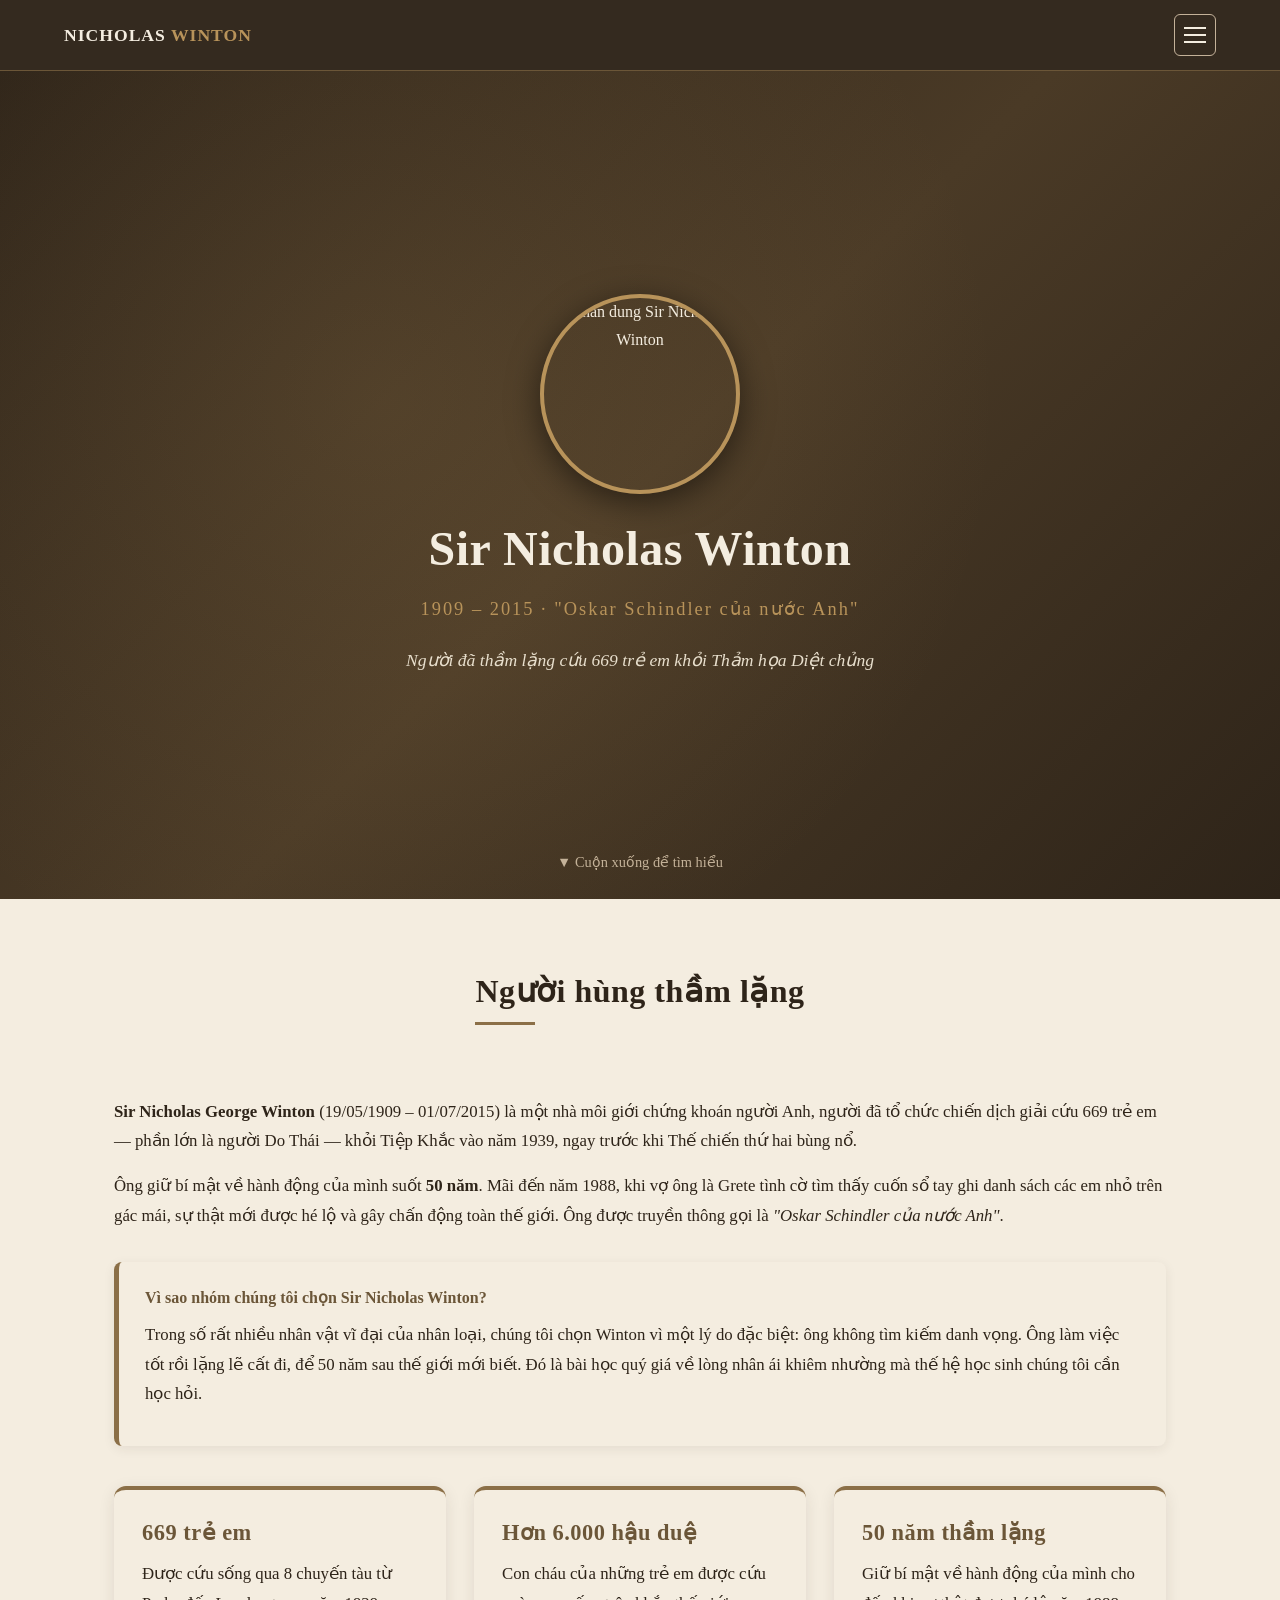
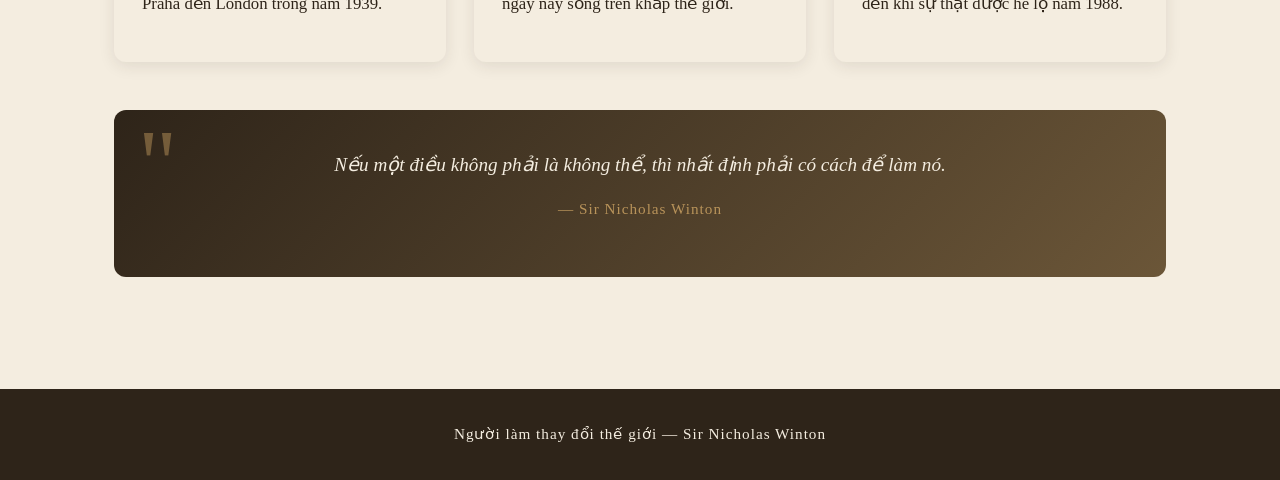
==== index.html @ f5765a30 "Create index.html" ====
<!--
============================================================
DỰ ÁN: Những con người làm thay đổi thế giới
NHÂN VẬT: Sir Nicholas Winton (1909-2015)
NHÓM: 12A11 - Nhóm 14 - Phạm Gia Khánh & Lữ Gia Bảo
FILE: index.html - Trang chủ
============================================================
-->
<!DOCTYPE html>
<html lang="vi">
<head>
  <meta charset="UTF-8">
  <meta name="viewport" content="width=device-width, initial-scale=1.0">
  <title>Sir Nicholas Winton — Người làm thay đổi thế giới</title>
  <meta name="description" content="Câu chuyện về Sir Nicholas Winton — người đã cứu 669 trẻ em khỏi Thảm họa Diệt chủng.">
  <link rel="stylesheet" href="style.css">
</head>
<body>

  <!-- Nhạc nền -->
  <audio id="bgMusic" loop preload="auto">
    <source src="https://cdn.pixabay.com/download/audio/2022/05/27/audio_1808fbf07a.mp3?filename=sad-piano-112993.mp3" type="audio/mpeg">
  </audio>

  <!-- HEADER + MENU -->
  <header class="site-header">
    <div class="header-inner">
      <div class="site-logo">NICHOLAS <span>WINTON</span></div>
      <button class="menu-toggle" id="menuToggle" aria-label="Mở menu">
        <span></span><span></span><span></span>
      </button>
    </div>
  </header>

  <!-- MENU OVERLAY -->
  <nav class="nav-overlay" id="navOverlay">
    <a href="index.html" class="active">Trang chủ</a>
    <a href="cuocdoi.html">Cuộc đời & Bối cảnh</a>
    <a href="hanhtrinh.html">Hành trình & Bước ngoặt</a>
    <a href="thanhtuu.html">Thành tựu nổi bật</a>
    <a href="thuthach.html">Khó khăn & Thử thách</a>
    <a href="tacdong.html">Tác động đến thế giới</a>
    <a href="disan_baihoc.html">Di sản & Bài học</a>
    <a href="thuvien_nguon.html">Thư viện & Nguồn</a>
    <button class="music-toggle-btn" id="musicToggle">🎵 Bật nhạc nền</button>
  </nav>

  <!-- HERO -->
  <section class="hero">
    <div class="hero-content">
      <!-- Ảnh 1: Chân dung Sir Nicholas Winton khi về già -->
      <img src="images/winton-portrait.jpg" 
           alt="Chân dung Sir Nicholas Winton" 
           class="hero-portrait">
      <h1>Sir Nicholas Winton</h1>
      <p class="subtitle">1909 – 2015 · "Oskar Schindler của nước Anh"</p>
      <p class="tagline">Người đã thầm lặng cứu 669 trẻ em khỏi Thảm họa Diệt chủng</p>
    </div>
    <div class="scroll-hint">▼ Cuộn xuống để tìm hiểu</div>
  </section>

  <!-- GIỚI THIỆU -->
  <section class="intro">
    <div class="container">
      <div class="section-title">
        <h2>Người hùng thầm lặng</h2>
      </div>

      <p>
        <strong>Sir Nicholas George Winton</strong> (19/05/1909 – 01/07/2015) là một nhà môi giới 
        chứng khoán người Anh, người đã tổ chức chiến dịch giải cứu 669 trẻ em — phần lớn là 
        người Do Thái — khỏi Tiệp Khắc vào năm 1939, ngay trước khi Thế chiến thứ hai bùng nổ.
      </p>
      <p>
        Ông giữ bí mật về hành động của mình suốt <strong>50 năm</strong>. Mãi đến năm 1988, 
        khi vợ ông là Grete tình cờ tìm thấy cuốn sổ tay ghi danh sách các em nhỏ trên gác mái, 
        sự thật mới được hé lộ và gây chấn động toàn thế giới. Ông được truyền thông gọi là 
        <em>"Oskar Schindler của nước Anh"</em>.
      </p>

      <!-- Lý do nhóm chọn nhân vật -->
      <div class="personal-note" style="margin-top: 32px;">
        <span class="author">Vì sao nhóm chúng tôi chọn Sir Nicholas Winton?</span>
        <p>
          Trong số rất nhiều nhân vật vĩ đại của nhân loại, chúng tôi chọn Winton vì một lý do 
          đặc biệt: ông không tìm kiếm danh vọng. Ông làm việc tốt rồi lặng lẽ cất đi, để 50 năm 
          sau thế giới mới biết. Đó là bài học quý giá về lòng nhân ái khiêm nhường mà thế hệ 
          học sinh chúng tôi cần học hỏi.
        </p>
      </div>

      <!-- Thành tựu nổi bật -->
      <div class="card-grid" style="margin-top: 40px;">
        <div class="card">
          <h3>669 trẻ em</h3>
          <p>Được cứu sống qua 8 chuyến tàu từ Praha đến London trong năm 1939.</p>
        </div>
        <div class="card">
          <h3>Hơn 6.000 hậu duệ</h3>
          <p>Con cháu của những trẻ em được cứu ngày nay sống trên khắp thế giới.</p>
        </div>
        <div class="card">
          <h3>50 năm thầm lặng</h3>
          <p>Giữ bí mật về hành động của mình cho đến khi sự thật được hé lộ năm 1988.</p>
        </div>
      </div>

      <!-- Câu nói tiêu biểu -->
      <div class="quote-box" style="margin-top: 48px;">
        <p>Nếu một điều không phải là không thể, thì nhất định phải có cách để làm nó.</p>
        <p class="author">— Sir Nicholas Winton</p>
      </div>

    </div>
  </section>

  <!-- FOOTER -->
  <footer>
    <p>Người làm thay đổi thế giới — Sir Nicholas Winton</p>
  </footer>

  <script src="script.js"></script>
</body>
</html>
---- style.css ----
/*
============================================================
DỰ ÁN: Những con người làm thay đổi thế giới
NHÂN VẬT: Sir Nicholas Winton (1909-2015)
NHÓM: 12A11 - Nhóm 14 - Phạm Gia Khánh & Lữ Gia Bảo
FILE: style.css - Định dạng chung toàn website
============================================================
*/

/* ---------- BIẾN MÀU (Vintage Sepia) ---------- */
:root {
  --sepia-dark: #2e2419;
  --sepia-mid: #6b5638;
  --sepia-light: #c4b299;
  --cream: #f4ede0;
  --cream-dark: #e8dfcd;
  --slate: #4a5560;
  --black: #1a1a1a;
  --accent: #8b6f47;
  --highlight: #b8935a;
}

/* ---------- RESET ---------- */
* {
  margin: 0;
  padding: 0;
  box-sizing: border-box;
}

html {
  scroll-behavior: smooth;
}

body {
  font-family: 'Georgia', 'Times New Roman', serif;
  background-color: var(--cream);
  color: var(--sepia-dark);
  line-height: 1.75;
  overflow-x: hidden;
}

/* ---------- CONTAINER ---------- */
.container {
  max-width: 1100px;
  margin: 0 auto;
  padding: 0 24px;
}

/* ---------- TIÊU ĐỀ ---------- */
h1, h2, h3, h4 {
  font-family: 'Georgia', serif;
  color: var(--sepia-dark);
  letter-spacing: 0.5px;
  line-height: 1.3;
}

h1 { font-size: 2.8rem; margin-bottom: 16px; }
h2 { font-size: 2rem; margin-bottom: 24px; position: relative; padding-bottom: 12px; }
h2::after {
  content: '';
  position: absolute;
  bottom: 0;
  left: 0;
  width: 60px;
  height: 3px;
  background-color: var(--accent);
}
h3 { font-size: 1.4rem; margin-bottom: 12px; color: var(--sepia-mid); }

p { margin-bottom: 16px; }

a {
  color: var(--accent);
  text-decoration: none;
  transition: color 0.3s ease;
}
a:hover { color: var(--highlight); text-decoration: underline; }

img {
  max-width: 100%;
  height: auto;
  display: block;
}

/* ============================================================
   HEADER + MENU HAMBURGER
   ============================================================ */
.site-header {
  position: sticky;
  top: 0;
  z-index: 1000;
  background-color: rgba(46, 36, 25, 0.97);
  backdrop-filter: blur(6px);
  border-bottom: 1px solid var(--sepia-mid);
}

.header-inner {
  max-width: 1200px;
  margin: 0 auto;
  padding: 14px 24px;
  display: flex;
  align-items: center;
  justify-content: space-between;
}

.site-logo {
  color: var(--cream);
  font-size: 1.1rem;
  font-weight: bold;
  letter-spacing: 1px;
}

.site-logo span {
  color: var(--highlight);
}

/* Nút hamburger */
.menu-toggle {
  width: 42px;
  height: 42px;
  background: transparent;
  border: 1px solid var(--sepia-light);
  border-radius: 6px;
  cursor: pointer;
  display: flex;
  flex-direction: column;
  align-items: center;
  justify-content: center;
  gap: 5px;
  transition: all 0.3s ease;
}

.menu-toggle:hover {
  background-color: var(--sepia-mid);
}

.menu-toggle span {
  display: block;
  width: 22px;
  height: 2px;
  background-color: var(--cream);
  transition: all 0.3s ease;
}

.menu-toggle.active span:nth-child(1) {
  transform: translateY(7px) rotate(45deg);
}
.menu-toggle.active span:nth-child(2) {
  opacity: 0;
}
.menu-toggle.active span:nth-child(3) {
  transform: translateY(-7px) rotate(-45deg);
}

/* Menu overlay */
.nav-overlay {
  position: fixed;
  top: 0;
  left: 0;
  width: 100%;
  height: 100vh;
  background-color: rgba(26, 20, 13, 0.98);
  z-index: 999;
  display: flex;
  flex-direction: column;
  align-items: center;
  justify-content: center;
  gap: 8px;
  opacity: 0;
  visibility: hidden;
  transition: all 0.4s ease;
}

.nav-overlay.open {
  opacity: 1;
  visibility: visible;
}

.nav-overlay a {
  color: var(--cream);
  font-size: 1.3rem;
  padding: 12px 24px;
  border-radius: 6px;
  transition: all 0.3s ease;
  text-decoration: none;
}

.nav-overlay a:hover,
.nav-overlay a.active {
  background-color: var(--sepia-mid);
  color: var(--highlight);
  text-decoration: none;
}

/* Nút nhạc nền trong menu */
.music-toggle-btn {
  margin-top: 20px;
  padding: 12px 28px;
  background-color: var(--accent);
  color: var(--cream);
  border: 2px solid var(--highlight);
  border-radius: 30px;
  font-family: 'Georgia', serif;
  font-size: 1rem;
  cursor: pointer;
  transition: all 0.3s ease;
}

.music-toggle-btn:hover {
  background-color: var(--highlight);
  color: var(--sepia-dark);
}

.music-toggle-btn.playing {
  background-color: var(--highlight);
  color: var(--sepia-dark);
  animation: pulse 2s infinite;
}

@keyframes pulse {
  0%, 100% { box-shadow: 0 0 0 0 rgba(184, 147, 90, 0.7); }
  50% { box-shadow: 0 0 0 12px rgba(184, 147, 90, 0); }
}

/* ============================================================
   HERO / BANNER
   ============================================================ */
.hero {
  position: relative;
  min-height: 92vh;
  display: flex;
  flex-direction: column;
  align-items: center;
  justify-content: center;
  text-align: center;
  padding: 60px 24px;
  background: linear-gradient(135deg, #2e2419 0%, #4a3a26 50%, #2e2419 100%);
  color: var(--cream);
  overflow: hidden;
}

.hero::before {
  content: '';
  position: absolute;
  inset: 0;
  background-image: radial-gradient(circle at 30% 40%, rgba(184, 147, 90, 0.15), transparent 60%);
  pointer-events: none;
}

.hero-content {
  position: relative;
  z-index: 2;
  max-width: 800px;
}

.hero-portrait {
  width: 200px;
  height: 200px;
  border-radius: 50%;
  object-fit: cover;
  border: 4px solid var(--highlight);
  margin: 0 auto 24px;
  box-shadow: 0 8px 32px rgba(0, 0, 0, 0.5);
}

.hero h1 {
  color: var(--cream);
  font-size: 3rem;
  margin-bottom: 12px;
}

.hero .subtitle {
  color: var(--highlight);
  font-size: 1.15rem;
  letter-spacing: 2px;
  margin-bottom: 20px;
}

.hero .tagline {
  font-size: 1.1rem;
  color: var(--cream-dark);
  font-style: italic;
  max-width: 600px;
  margin: 0 auto;
}

.scroll-hint {
  position: absolute;
  bottom: 24px;
  font-size: 0.9rem;
  color: var(--sepia-light);
  animation: bounce 2s infinite;
}

@keyframes bounce {
  0%, 100% { transform: translateY(0); }
  50% { transform: translateY(8px); }
}

/* ============================================================
   SECTION
   ============================================================ */
section {
  padding: 72px 0;
}

section:nth-child(even) {
  background-color: var(--cream-dark);
}

.section-title {
  text-align: center;
  margin-bottom: 48px;
}

.section-title h2 {
  display: inline-block;
}

/* ---------- INTRO ---------- */
.intro p {
  font-size: 1.05rem;
}

/* ============================================================
   TIMELINE
   ============================================================ */
.timeline {
  position: relative;
  max-width: 900px;
  margin: 0 auto;
  padding: 20px 0;
}

.timeline::before {
  content: '';
  position: absolute;
  top: 0;
  bottom: 0;
  left: 24px;
  width: 3px;
  background: linear-gradient(to bottom, var(--sepia-mid), var(--accent), var(--sepia-mid));
}

.timeline-item {
  position: relative;
  padding-left: 72px;
  margin-bottom: 48px;
}

.timeline-dot {
  position: absolute;
  left: 12px;
  top: 6px;
  width: 26px;
  height: 26px;
  border-radius: 50%;
  background-color: var(--cream);
  border: 4px solid var(--accent);
  box-shadow: 0 0 0 4px rgba(139, 111, 71, 0.15);
  z-index: 2;
}

.timeline-content {
  background-color: var(--cream);
  padding: 24px 28px;
  border-radius: 12px;
  border-left: 4px solid var(--accent);
  box-shadow: 0 4px 16px rgba(46, 36, 25, 0.1);
  transition: transform 0.3s ease, box-shadow 0.3s ease;
}

.timeline-content:hover {
  transform: translateX(6px);
  box-shadow: 0 8px 24px rgba(46, 36, 25, 0.18);
}

.timeline-date {
  display: inline-block;
  background-color: var(--sepia-mid);
  color: var(--cream);
  padding: 4px 14px;
  border-radius: 20px;
  font-size: 0.9rem;
  font-weight: bold;
  letter-spacing: 1px;
  margin-bottom: 12px;
}

.timeline-img {
  margin-top: 16px;
  border-radius: 8px;
  border: 1px solid var(--sepia-light);
  width: 100%;
}

/* ============================================================
   CARD GRID
   ============================================================ */
.card-grid {
  display: grid;
  grid-template-columns: repeat(auto-fit, minmax(280px, 1fr));
  gap: 28px;
}

.card {
  background-color: var(--cream);
  border-radius: 12px;
  padding: 28px;
  border-top: 4px solid var(--accent);
  box-shadow: 0 4px 16px rgba(46, 36, 25, 0.1);
  transition: transform 0.3s ease, box-shadow 0.3s ease;
}

.card:hover {
  transform: translateY(-6px);
  box-shadow: 0 12px 28px rgba(46, 36, 25, 0.18);
}

.card-img {
  width: 100%;
  height: 220px;
  object-fit: cover;
  border-radius: 8px;
  margin-bottom: 16px;
}

.card h3 {
  color: var(--sepia-mid);
  margin-bottom: 12px;
}

.card .meta {
  font-size: 0.9rem;
  color: var(--slate);
  font-style: italic;
  margin-bottom: 12px;
}

/* ============================================================
   DANH SÁCH
   ============================================================ */
.styled-list {
  list-style: none;
  padding: 0;
}

.styled-list li {
  position: relative;
  padding: 12px 0 12px 36px;
  border-bottom: 1px dashed var(--sepia-light);
}

.styled-list li::before {
  content: '✦';
  position: absolute;
  left: 8px;
  color: var(--accent);
  font-size: 1.1rem;
}

/* ============================================================
   BẢNG
   ============================================================ */
table {
  width: 100%;
  border-collapse: collapse;
  margin: 24px 0;
  background-color: var(--cream);
  border-radius: 8px;
  overflow: hidden;
  box-shadow: 0 4px 16px rgba(46, 36, 25, 0.1);
}

th, td {
  padding: 14px 18px;
  text-align: left;
  border-bottom: 1px solid var(--sepia-light);
}

th {
  background-color: var(--sepia-mid);
  color: var(--cream);
  font-size: 1rem;
  letter-spacing: 1px;
}

tr:last-child td {
  border-bottom: none;
}

tr:hover td {
  background-color: var(--cream-dark);
}

/* ============================================================
   GALLERY
   ============================================================ */
.gallery {
  display: grid;
  grid-template-columns: repeat(auto-fit, minmax(240px, 1fr));
  gap: 20px;
}

.gallery-item {
  position: relative;
  overflow: hidden;
  border-radius: 10px;
  box-shadow: 0 4px 14px rgba(46, 36, 25, 0.15);
  background-color: var(--cream);
}

.gallery-item img {
  width: 100%;
  height: 220px;
  object-fit: cover;
  transition: transform 0.4s ease;
}

.gallery-item:hover img {
  transform: scale(1.08);
}

.gallery-caption {
  padding: 12px 16px;
  font-size: 0.9rem;
  color: var(--slate);
  border-top: 2px solid var(--accent);
}

/* ============================================================
   VIDEO SHORTS
   ============================================================ */
.video-shorts-wrapper {
  position: relative;
  width: 100%;
  max-width: 360px;
  aspect-ratio: 9 / 16;
  margin: 0 auto;
  border-radius: 14px;
  overflow: hidden;
  box-shadow: 0 8px 28px rgba(46, 36, 25, 0.25);
}

.video-shorts-wrapper iframe {
  width: 100%;
  height: 100%;
  border: none;
}

.video-caption {
  text-align: center;
  font-style: italic;
  color: var(--slate);
  margin-bottom: 24px;
}

/* ============================================================
   QUOTE
   ============================================================ */
.quote-box {
  background: linear-gradient(135deg, var(--sepia-dark), var(--sepia-mid));
  color: var(--cream);
  padding: 40px 36px;
  border-radius: 12px;
  text-align: center;
  margin: 40px 0;
  position: relative;
}

.quote-box::before {
  content: '"';
  position: absolute;
  top: -30px;
  left: 24px;
  font-size: 6rem;
  color: var(--highlight);
  opacity: 0.5;
  font-family: Georgia, serif;
}

.quote-box p {
  font-size: 1.2rem;
  font-style: italic;
  line-height: 1.6;
}

.quote-box .author {
  margin-top: 16px;
  color: var(--highlight);
  font-style: normal;
  font-size: 0.95rem;
  letter-spacing: 1px;
}

/* ============================================================
   CẢM NHẬN CÁ NHÂN
   ============================================================ */
.personal-note {
  background-color: var(--cream);
  border-left: 5px solid var(--accent);
  padding: 22px 26px;
  margin: 20px 0;
  border-radius: 8px;
  box-shadow: 0 3px 12px rgba(46, 36, 25, 0.08);
}

.personal-note .author {
  display: block;
  font-weight: bold;
  color: var(--sepia-mid);
  margin-bottom: 8px;
}

/* ============================================================
   FOOTER
   ============================================================ */
footer {
  background-color: var(--sepia-dark);
  color: var(--cream);
  text-align: center;
  padding: 32px 24px;
  font-size: 0.95rem;
  letter-spacing: 1px;
}

footer p {
  margin: 0;
}

/* ============================================================
   HIỆU ỨNG FADE-IN
   ============================================================ */
.fade-in {
  opacity: 0;
  transform: translateY(30px);
  transition: opacity 0.8s ease, transform 0.8s ease;
}

.fade-in.visible {
  opacity: 1;
  transform: translateY(0);
}

/* ============================================================
   RESPONSIVE
   ============================================================ */
@media (max-width: 768px) {
  h1 { font-size: 2rem; }
  h2 { font-size: 1.5rem; }

  .hero h1 { font-size: 2.2rem; }
  .hero-portrait { width: 150px; height: 150px; }

  .timeline::before { left: 16px; }
  .timeline-item { padding-left: 54px; }
  .timeline-dot { left: 4px; width: 22px; height: 22px; }

  .nav-overlay a { font-size: 1.1rem; }

  section { padding: 48px 0; }
}
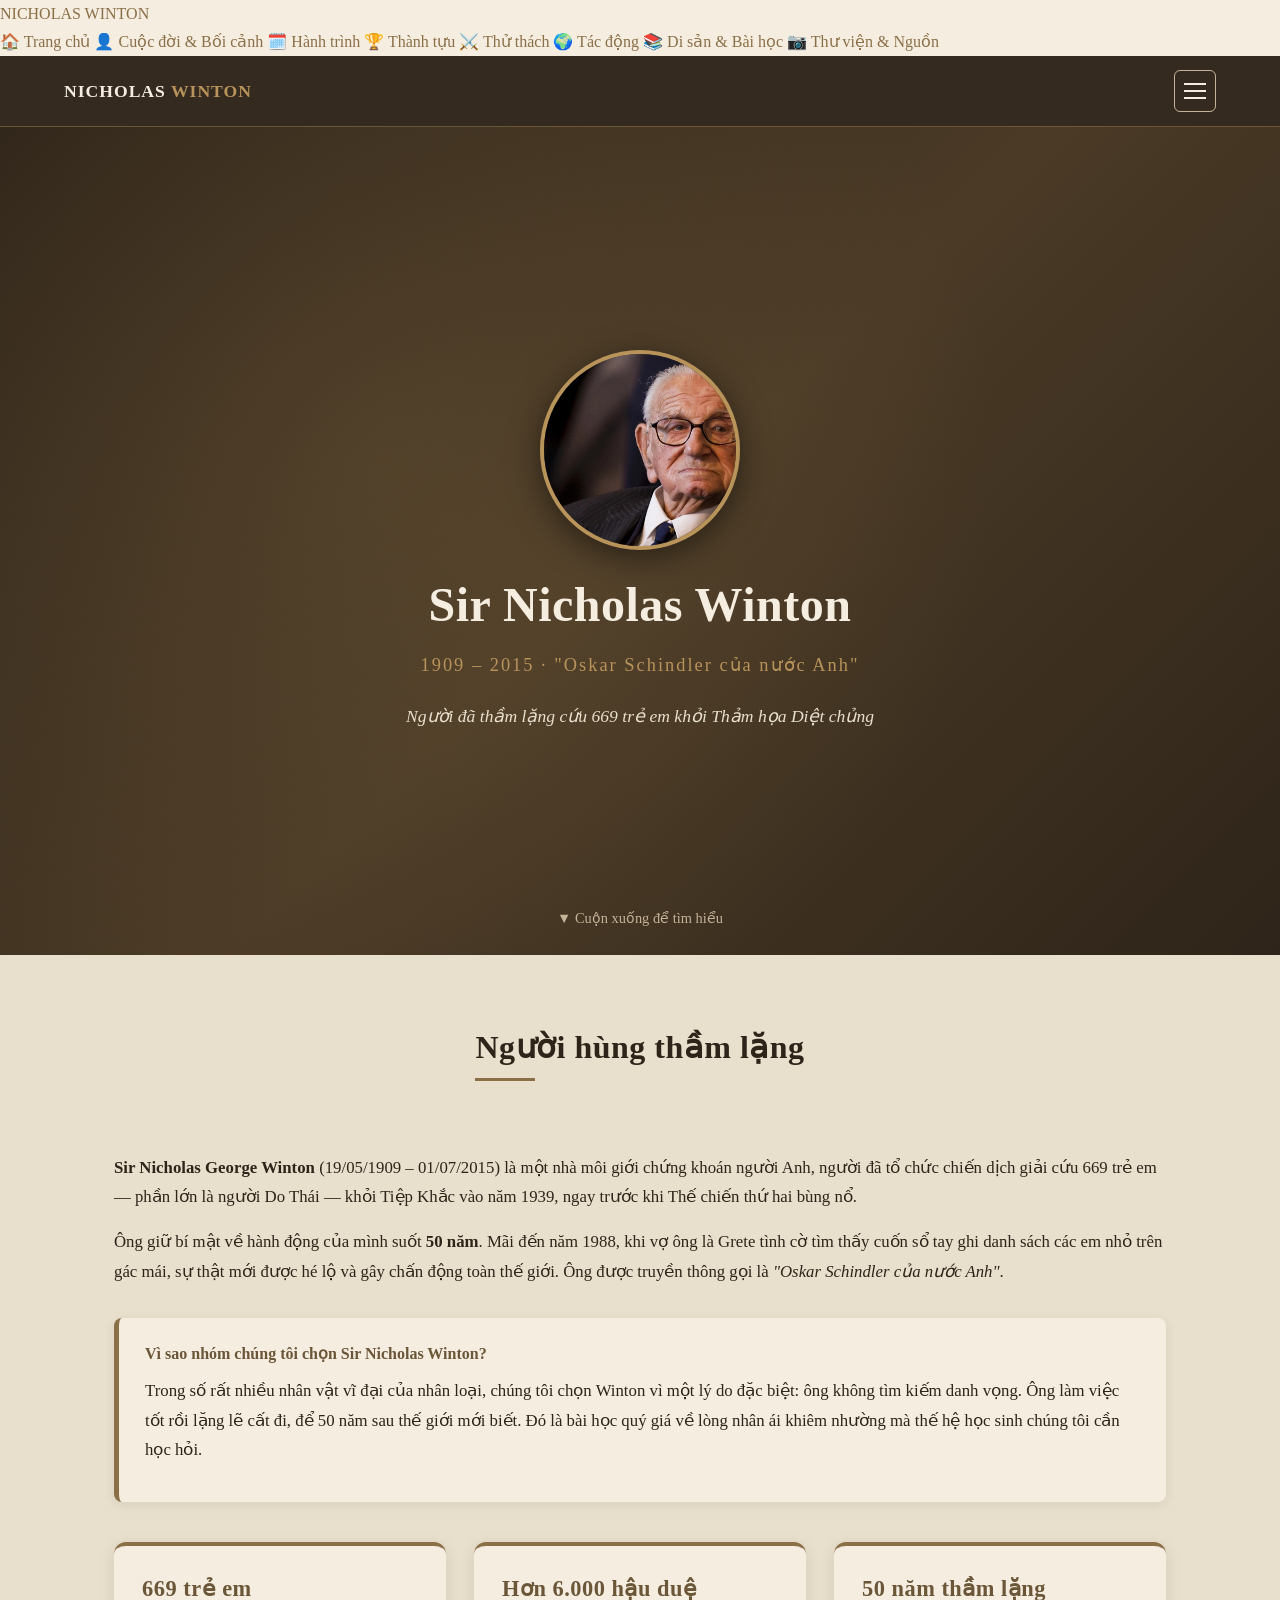
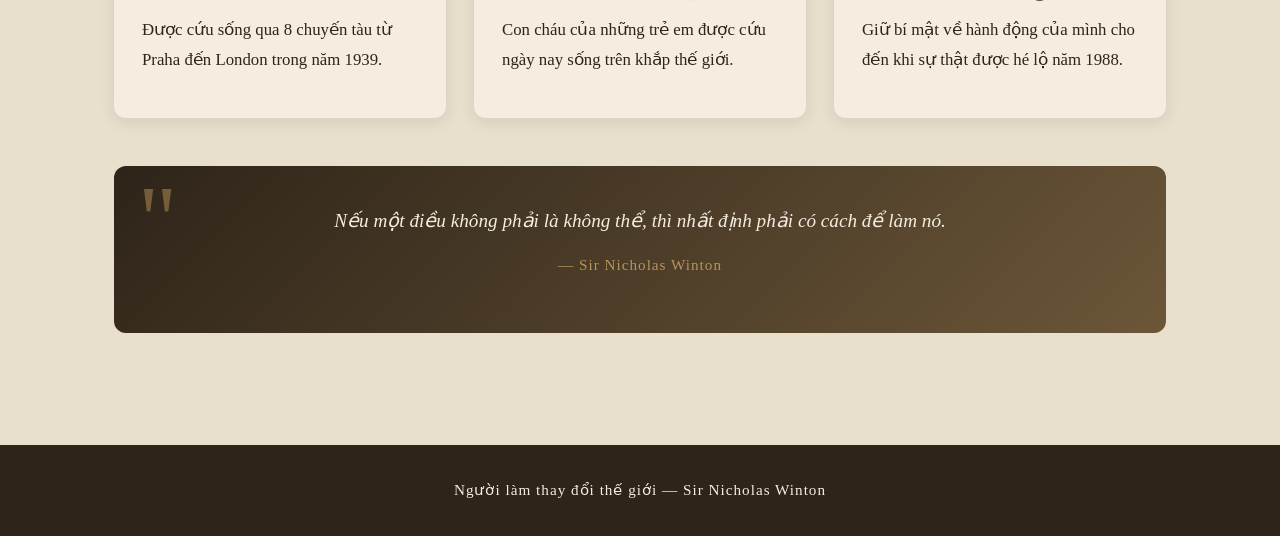
==== commit f5aeb31a: "Add sidebar navigation to index.html" ====
--- a/index.html
+++ b/index.html
@@ -14,12 +14,28 @@
   <title>Sir Nicholas Winton — Người làm thay đổi thế giới</title>
   <meta name="description" content="Câu chuyện về Sir Nicholas Winton — người đã cứu 669 trẻ em khỏi Thảm họa Diệt chủng.">
   <link rel="stylesheet" href="style.css">
+  <link href="https://fonts.googleapis.com/css2?family=Be+Vietnam+Pro:wght@400;600;700&display=swap" rel="stylesheet">
 </head>
 <body>
+  <aside class="sidebar">
+  <div class="sidebar-logo">
+    <a href="index.html">NICHOLAS WINTON</a>
+  </div>
+  <nav class="sidebar-nav">
+    <a href="index.html" class="active">🏠 Trang chủ</a>
+    <a href="cuocdoi.html">👤 Cuộc đời & Bối cảnh</a>
+    <a href="hanhtrinh.html">🗓️ Hành trình</a>
+    <a href="thanhtuu.html">🏆 Thành tựu</a>
+    <a href="thuthach.html">⚔️ Thử thách</a>
+    <a href="tacdong.html">🌍 Tác động</a>
+    <a href="disan_baihoc.html">📚 Di sản & Bài học</a>
+    <a href="thuvien_nguon.html">📷 Thư viện & Nguồn</a>
+  </nav>
+</aside>
 
   <!-- Nhạc nền -->
   <audio id="bgMusic" loop preload="auto">
-    <source src="https://cdn.pixabay.com/download/audio/2022/05/27/audio_1808fbf07a.mp3?filename=sad-piano-112993.mp3" type="audio/mpeg">
+    <source src="assets/music/nhacnen.mp3" type="audio/mpeg">
   </audio>
 
   <!-- HEADER + MENU -->
@@ -49,7 +65,7 @@
   <section class="hero">
     <div class="hero-content">
       <!-- Ảnh 1: Chân dung Sir Nicholas Winton khi về già -->
-      <img src="images/winton-portrait.jpg" 
+      <img src="assets/images/winton-portrait.jpg" 
            alt="Chân dung Sir Nicholas Winton" 
            class="hero-portrait">
       <h1>Sir Nicholas Winton</h1>
--- a/style.css
+++ b/style.css
@@ -32,7 +32,7 @@
 }
 
 body {
-  font-family: 'Georgia', 'Times New Roman', serif;
+  font-family: 'Be Vietnam Pro', 'Georgia', 'Times New Roman', serif;
   background-color: var(--cream);
   color: var(--sepia-dark);
   line-height: 1.75;
@@ -48,7 +48,7 @@
 
 /* ---------- TIÊU ĐỀ ---------- */
 h1, h2, h3, h4 {
-  font-family: 'Georgia', serif;
+  font-family: 'Be Vietnam Pro', 'Georgia', serif;
   color: var(--sepia-dark);
   letter-spacing: 0.5px;
   line-height: 1.3;
@@ -200,7 +200,7 @@
   color: var(--cream);
   border: 2px solid var(--highlight);
   border-radius: 30px;
-  font-family: 'Georgia', serif;
+  font-family: 'Be Vietnam Pro', 'Georgia', serif;
   font-size: 1rem;
   cursor: pointer;
   transition: all 0.3s ease;
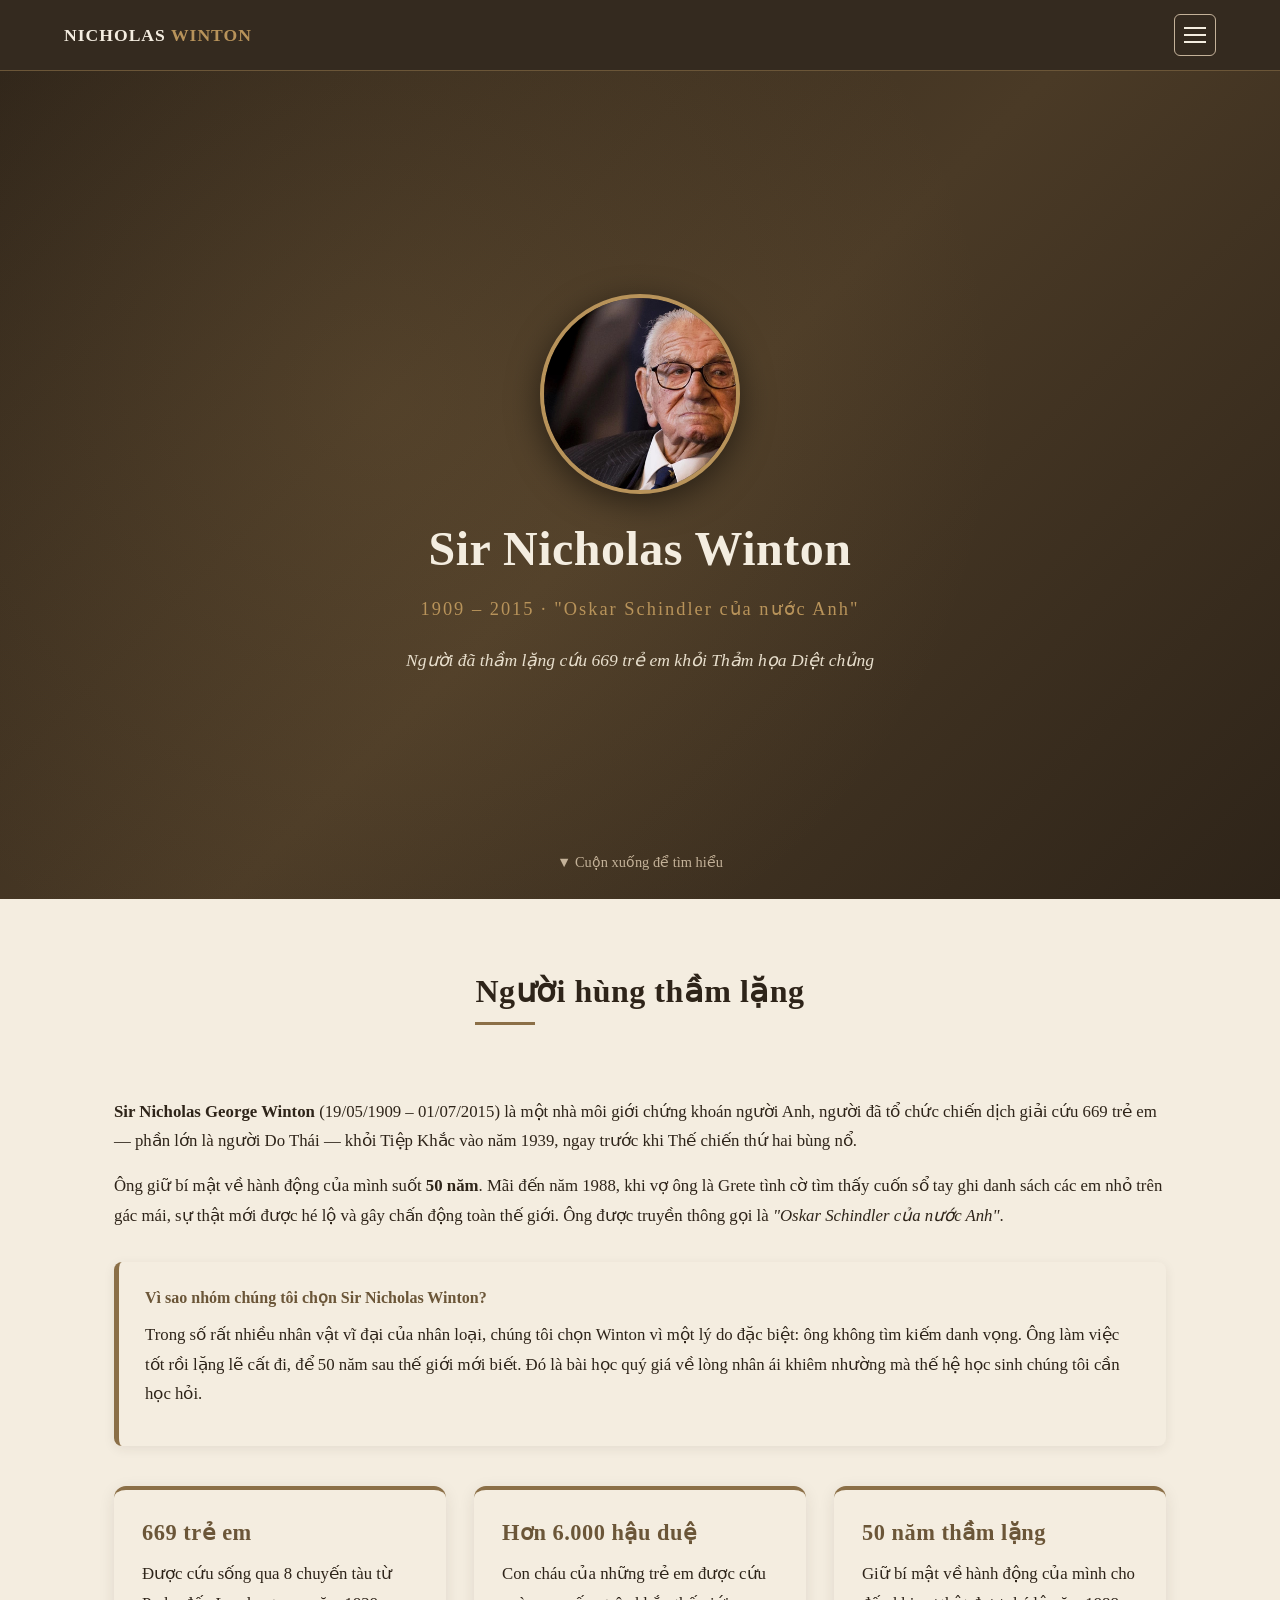
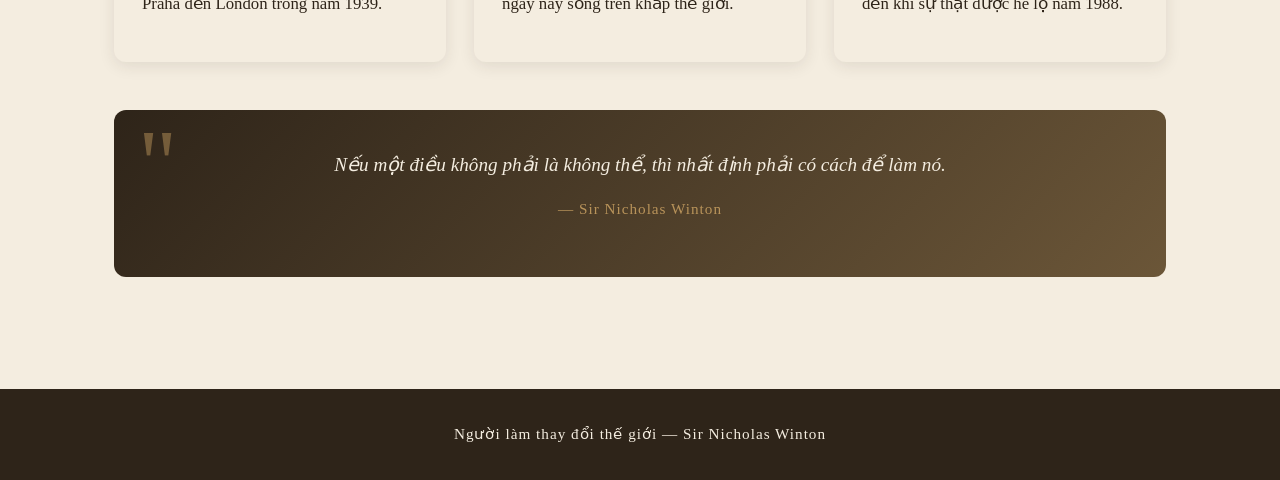
==== commit e72b9650: "Update index.html" ====
--- a/index.html
+++ b/index.html
@@ -17,21 +17,6 @@
   <link href="https://fonts.googleapis.com/css2?family=Be+Vietnam+Pro:wght@400;600;700&display=swap" rel="stylesheet">
 </head>
 <body>
-  <aside class="sidebar">
-  <div class="sidebar-logo">
-    <a href="index.html">NICHOLAS WINTON</a>
-  </div>
-  <nav class="sidebar-nav">
-    <a href="index.html" class="active">🏠 Trang chủ</a>
-    <a href="cuocdoi.html">👤 Cuộc đời & Bối cảnh</a>
-    <a href="hanhtrinh.html">🗓️ Hành trình</a>
-    <a href="thanhtuu.html">🏆 Thành tựu</a>
-    <a href="thuthach.html">⚔️ Thử thách</a>
-    <a href="tacdong.html">🌍 Tác động</a>
-    <a href="disan_baihoc.html">📚 Di sản & Bài học</a>
-    <a href="thuvien_nguon.html">📷 Thư viện & Nguồn</a>
-  </nav>
-</aside>
 
   <!-- Nhạc nền -->
   <audio id="bgMusic" loop preload="auto">
